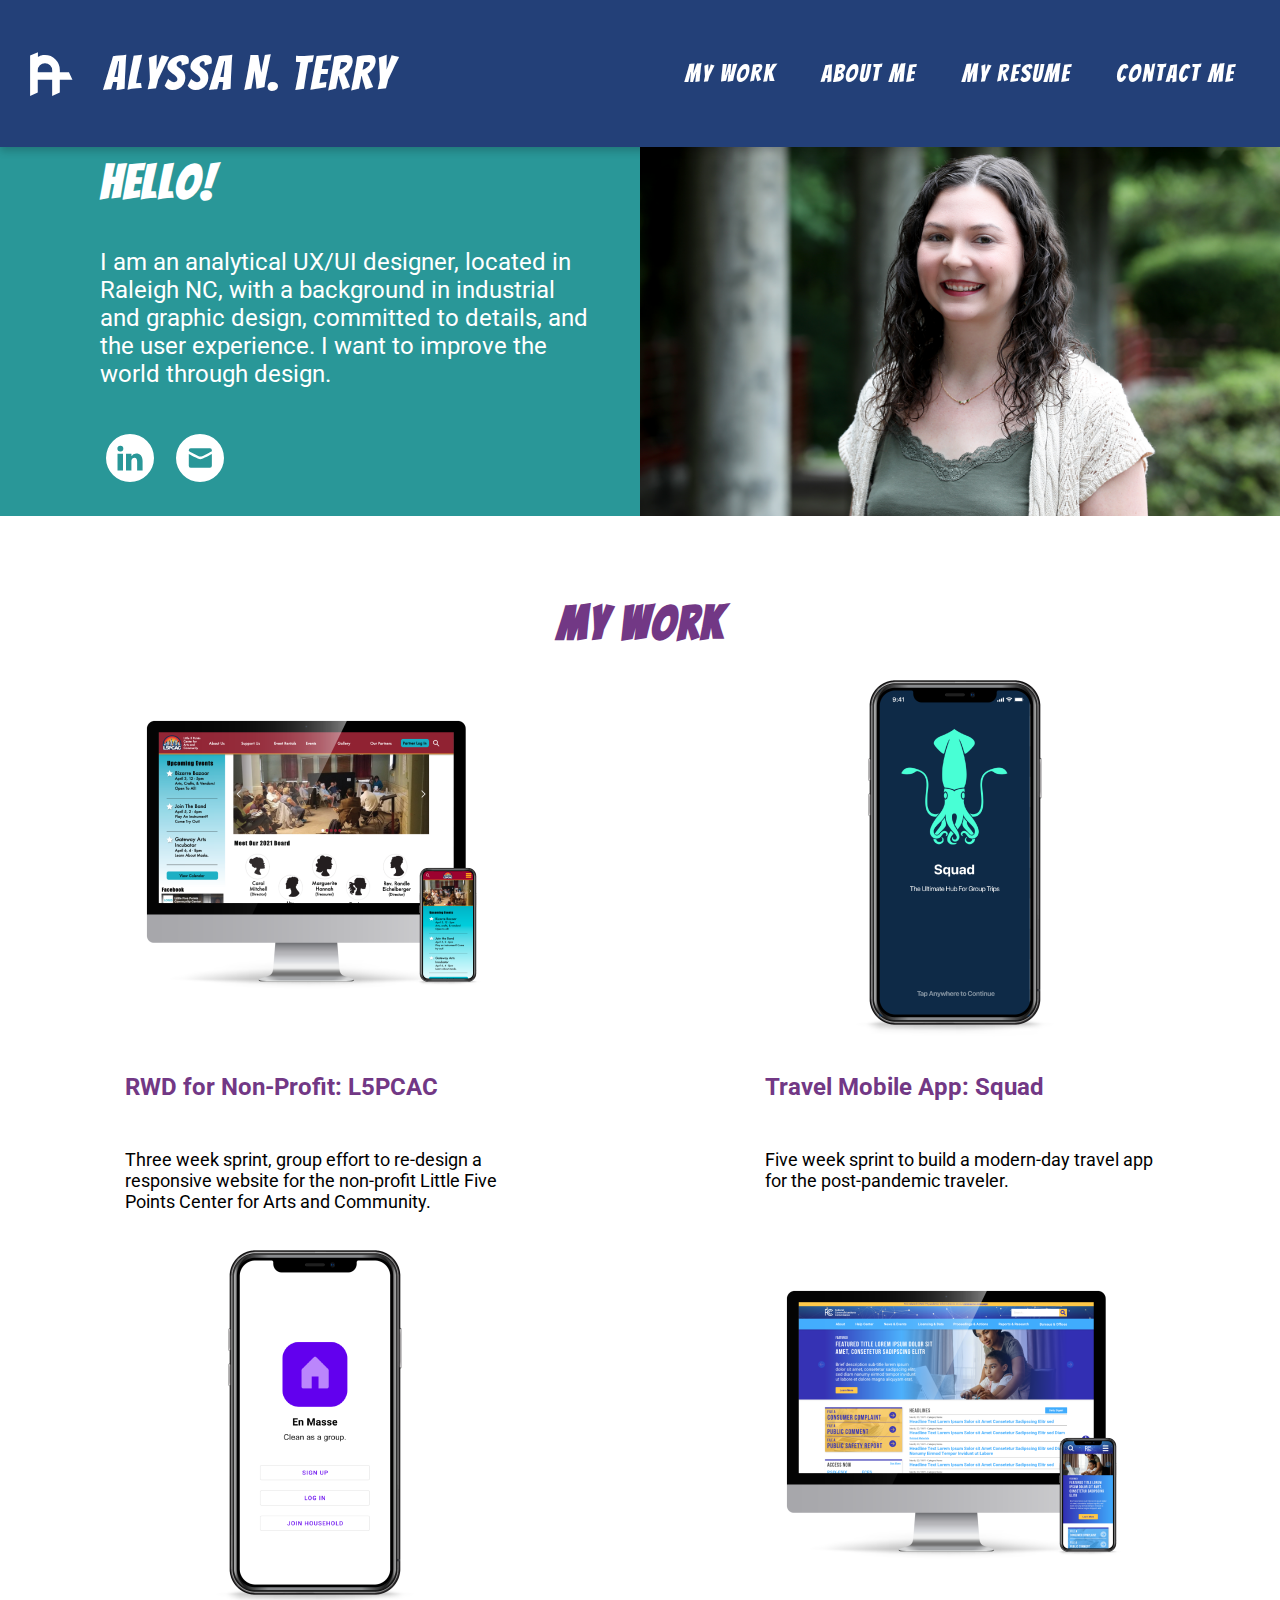
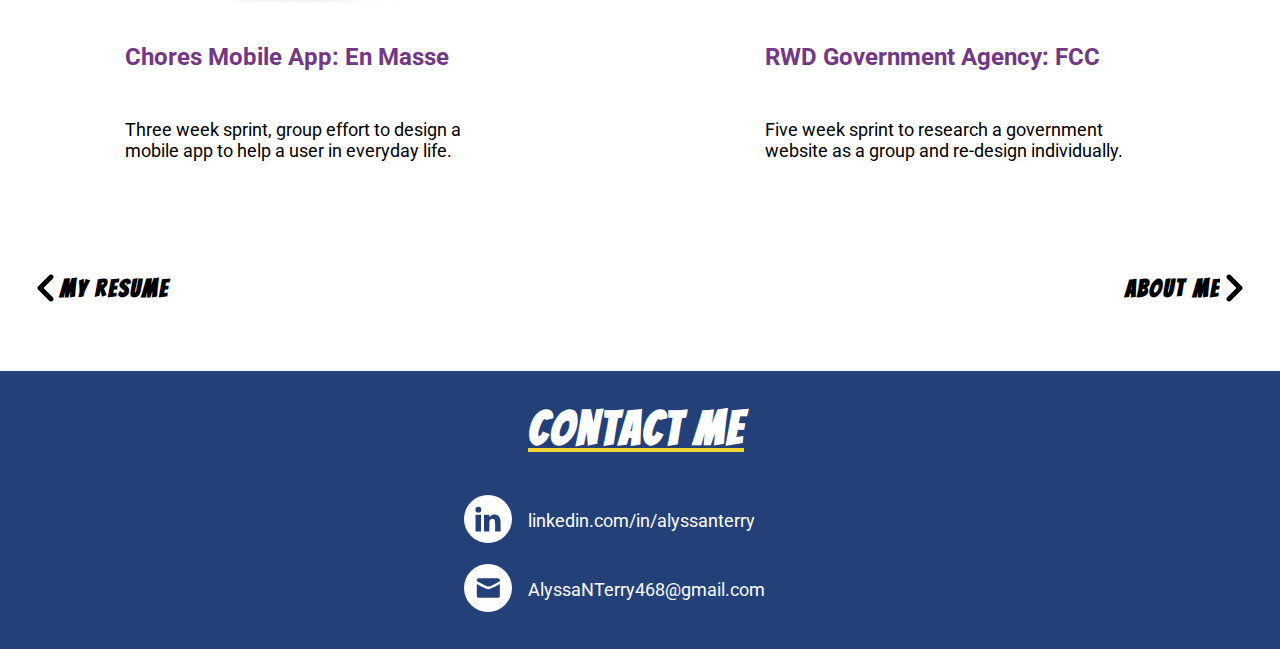
==== index.html @ 658b9a8a "fix index file and update links" ====
<!DOCTYPE html>
<html>

<head>
    <title>Portfolio Alyssa N Terry</title>
    <link rel="stylesheet" href="css/styles.css">
    <link rel="preconnect" href="https://fonts.gstatic.com">
    <script src="https://ajax.googleapis.com/ajax/libs/jquery/3.5.1/jquery.min.js"></script>
    <script src="js/index.js"></script>
    <style>
        @import url('https://fonts.googleapis.com/css2?family=Bangers&display=swap');
    </style>
    <style>
        @import url('https://fonts.googleapis.com/css2?family=Roboto&display=swap');
    </style>
    <style>
        @import url('https://fonts.googleapis.com/css2?family=Roboto:wght@700&display=swap');
    </style>
    <!-- Global site tag (gtag.js) - Google Analytics -->
<script async src="https://www.googletagmanager.com/gtag/js?id=G-89CSB1CFTP"></script>
<script>
  window.dataLayer = window.dataLayer || [];
  function gtag(){dataLayer.push(arguments);}
  gtag('js', new Date());

  gtag('config', 'G-89CSB1CFTP');
</script>
    <!-- Hotjar Tracking Code for https://alyssanterry.github.io/UX_UI_HW_19/ -->
    <script>
        (function (h, o, t, j, a, r) {
            h.hj = h.hj || function () { (h.hj.q = h.hj.q || []).push(arguments) };
            h._hjSettings = { hjid: 2412617, hjsv: 6 };
            a = o.getElementsByTagName('head')[0];
            r = o.createElement('script'); r.async = 1;
            r.src = t + h._hjSettings.hjid + j + h._hjSettings.hjsv;
            a.appendChild(r);
        })(window, document, 'https://static.hotjar.com/c/hotjar-', '.js?sv=');
    </script>
</head>


<header class="header">
    <div class="headerContainer">
        <div class="logoName">
            <div class="logo">
                <img src="images/img-ant-logo-02.svg" alt="ANT" width=44px height=44px>
            </div>
            <div class="name">
                <p>Alyssa N. Terry</p>
            </div>
        </div>

        <ul class="nav">
            <li><a href="myWork.html">My Work</a></li>
            <li><a href="aboutMe.html">About Me</a></li>
            <li><a href="myResume.html">My Resume</a></li>
            <li><a id="contactMe">Contact Me</a></li>
        </ul>

        <div class="burger">
            <div class="bar"></div>
            <div class="bar"></div>
            <div class="bar"></div>
        </div>
    </div>

    <div style="width:100%; display:flex; justify-content: flex-end">
        <div class="burgerContainer" >
            <ul class="burgerContainerList">
                <li><a href="myWork.html">My Work</a></li>
                <li><a href="aboutMe.html">About Me</a></li>
                <li><a href="myResume.html">My Resume</a></li>
                <li><a id="contactMe2">Contact Me</a></li>
            </ul>
        </div>
    </div>
</header>




<section class="introduction">
    <div class="introLeft">
        <div class="introText">
            <h1>
                Hello!
            </h1>
            <h5>
                I am an analytical UX/UI designer, located in Raleigh NC, with a background in industrial and graphic
                design, committed to details, and the user experience. I want to improve the world through design.
            </h5>
        </div>
        <div class="introIcons">
            <div class="iconLinkedin">
                <a href="https://www.linkedin.com/in/alyssanterry" target="_blank">
                    <img src="images/img-linkedin-white.svg" alt="LinkedIn" width=60px height=60px>
                </a>
            </div>
            <div class="iconEmail">
                <a href="mailto:alyssanterry468@gmail.com" target="_blank">
                    <img src="images/img-email-white.svg" alt="Email" width=60px height=60px>
                </a>
            </div>
        </div>
    </div>
    <div class="introRight">

    </div>
</section>

<section class="myWork">
    <div class="pageTitle">
        <h1>
            My Work
        </h1>
    </div>
    <div class="project1">
        <div class="projectImage">
            <a href="project01.html">
                <img src="images/img-mywork-l5pcac.png" alt="L5PCAC" width=380px height=380px>
            </a>
        </div>
        <h3>
            RWD for Non-Profit: L5PCAC
        </h3>
        <h4>
            Three week sprint, group effort to re-design a responsive website for the non-profit Little Five Points
            Center for Arts and Community.
        </h4>
    </div>
    <div class="project2">
        <div class="projectImage">
            <img src="images/img-mywork-squad.png" alt="Squad" width=380px height=380px>
        </div>
        <h3>
            Travel Mobile App: Squad
        </h3>
        <h4>
            Five week sprint to build a modern-day travel app for the post-pandemic traveler.
        </h4>
    </div>
    <div class="project3">
        <div class="projectImage">
            <img src="images/img-mywork-enmasse.png" alt="En Masse" width=380px height=380px>
        </div>
        <h3>
            Chores Mobile App: En Masse
        </h3>
        <h4>
            Three week sprint, group effort to design a mobile app to help a user in everyday life.
        </h4>
    </div>
    <div class="project4">
        <div class="projectImage">
            <img src="images/img-mywork-fcc.png" alt="FCC" width=380px height=380px>
        </div>
        <h3>
            RWD Government Agency: FCC
        </h3>
        <h4>
            Five week sprint to research a government website as a group and re-design individually.
        </h4>
    </div>
</section>

<div class="pagination">
    <div class="paginationLeft">
        <img src="images/img-arrow-left.png" alt="Left Arrow" width=30px height=30px>
        <a href="myResume.html">
            <h2>
                My Resume
            </h2>
        </a>
    </div>
    <div class="paginationRight">
        <a href="aboutMe.html">
            <h2>
                About Me
            </h2>
        </a>
        <img src="images/img-arrow-right.png" alt="Left Arrow" width=30px height=30px>
    </div>
</div>

<footer class="footer">
    <div class="nothing">
    </div>
    <div class="footerTitle">
        <h1>
            Contact Me
        </h1>
    </div>
    <div class="iconLinkedin">
        <a href="https://www.linkedin.com/in/alyssanterry" target="_blank">
            <img src="images/img-linkedin-white.svg" alt="LinkedIn" width=60px height=60px>
        </a>
    </div>
    <div class="descriptionLinkedin">
        <h4>
            linkedin.com/in/alyssanterry
        </h4>
    </div>
    <div class="iconEmail">
        <a href="mailto:alyssanterry468@gmail.com" target="_blank">
            <img src="images/img-email-white.svg" alt="Email" width=60px height=60px>
        </a>
    </div>
    <div class="descriptionEmail">
        <h4>
            AlyssaNTerry468@gmail.com
        </h4>
    </div>
</footer>


</html>
---- css/styles.css ----
/*General*/
body {
    margin: 0
}
h1 {
    font-family: 'Bangers', cursive;
    font-size: 48px;
    letter-spacing: 2px;
}
h2 {
    font-family: 'Bangers', cursive;
    font-size: 24px;
    letter-spacing: 2px;
}
h3 {
    font-family: 'Roboto', sans-serif;
    font-size: 24px;
    font-weight: 700;
    color: #723885;
}
h4 {
    font-family: 'Roboto', sans-serif;
    font-size: 18px;
    font-weight: 400;
}
h5 {
    font-family: 'Roboto', sans-serif;
    font-size: 24px;
    font-weight: 400;
}
body {
    font-family: 'Roboto', sans-serif;
    font-size: 14px;
    font-weight: 400;
    margin: 0;
}

/*header navigation*/
.header {
    display: flex;
    align-items: center; 
    justify-content: space-between;
    flex-shrink: 1;
    width: 100%;
    position: fixed;
    top: 0;
}
.headerContainer {
    display: flex;
    align-items: center; 
    justify-content: space-between;
    background-color: #234078;
    flex-shrink: 1;
    width: 100%;
    position: fixed;
    top: 0;
    box-shadow: 0 4px 8px 0 rgba(0, 0, 0, 0.2)
}
.nav {
    list-style-type: none;
    margin: 0;
    padding: 0;
    display: flex;
    align-items: center;
    justify-content: space-evenly;
    width: 50%;
    background-color: #234078;
    color: white;
    flex-shrink: 1;
    font-family: 'Bangers', cursive;
    font-size: 24px;
    letter-spacing: 2px;
}
a:link {
    color: white;
    text-decoration: none;
}
a:hover {
    text-decoration: underline solid #F2D533;
    cursor: pointer;
    color: white;
}
a:visited {
    color: white;
}
a.active {
    color: white;
}
.nav li:hover {
    text-decoration: underline solid #F2D533;
    cursor: pointer;
}
.burger {
    display: none;
    flex-direction:column;
}
.burger:hover {
    cursor: pointer;
}
.navActive {
    text-decoration: underline solid #F2D533;
}
.bar {
    width: 45px;
    height: 10px;
    background-color: white;
    margin: 3px 0;
    border-radius: 6px;
}
.burgerContainer {
    display: none;
    list-style: none;
    font-family: 'Bangers', cursive;
    font-size: 24px;
    letter-spacing: 2px;
    line-height: 48px;
}
.burgerContainerList {
    /* display: none; */
}
.logoName {
    display: flex;
    align-items: center;
    justify-content: flex-start;
    flex-shrink: 1;
}
.logo {
    height: 100px;
    display: flex;
    align-items: center;
    float: left;
    padding-left: 30px;
}
.name {
    color: white;
    padding-left: 30px;
    font-family: 'Bangers', cursive;
    font-size: 48px;
    letter-spacing: 2px;
}

/**My Work Introduction Section**/
.introduction {
    display: grid;
    color: white;
    width: 100%;
    padding-top: 100px;
    justify-content: center;
    align-content: center;
    grid-template-rows: 1fr;
    grid-template-columns: 1fr 1fr;
    grid-template-areas:
    "introLeft introRight"
}
.introLeft {
    grid-area: introLeft;
    background-color:  #299798;
    display: flex;
    flex-direction: column;
    padding-right: 50px;
}
.introRight {
    grid-area: introRight;
    background-image: url("../images/img-alyssa-headshot.png");
    background-repeat: no-repeat;
    background-size: cover;
    background-position: center;
}
.introRight img {
    object-fit: contain;
    height: auto;
}
.introText {
    padding-top: 25px;
    padding-left: 100px;
}
.introIcons {
    display: flex;
    justify-content: flex-start;
    padding-left: 100px;
    padding-bottom: 25px;
}
.introIcons:hover {
    cursor: pointer;
}
.iconLinkedin:hover {
    transform: scale(1.2, 1.2);
}
.iconEmail:hover {
    transform: scale(1.2, 1.2);
}

/*My Work Main*/
.myWork {
    display: grid;
    justify-content: space-around;
    align-items: start;
    width: 100%;
    grid-template-columns: 390px 390px;
    grid-template-rows: 150px 1fr 1fr;
    grid-template-areas:
    "pageTitle pageTitle"
    "project1 project2"
    "project3 project4"
}
.pageTitle {
    color: #723885;
    grid-area: pageTitle;
    justify-self: center; 
}
.project1 {
    grid-area: project1;
    display: flex;
    flex-direction: column;
}
.project2 {
    grid-area: project2;
    display: flex;
    flex-direction: column;
}
.project3 {
    grid-area: project3;
    display: flex;
    flex-direction: column;
}
.project4 {
    grid-area: project4;
    display: flex;
    flex-direction: column;
}
.projectImage:hover {
    cursor: pointer;
    outline: 5px solid #F2D533;
    outline-offset: -5px;
    box-shadow: 0 4px 8px 0 rgba(0, 0, 0, 0.2)
}

/*About Me Page Main*/
.aboutMe {
    display:flex;
    flex-direction: column;
    width: 100%;
    padding-top: 150px;
}
.aboutMeTitle {
    color: #723885;
    display: grid;
    width: 100%;
    justify-content: center;
    grid-template-columns: 1fr 1fr 1fr;
    grid-template-rows: 1fr;
    grid-template-areas:
    "nothing pageTitle aboutMeIcons"
}
.nothing {
    grid-area: nothing;
}
.pageTitle {
    grid-area: pageTitle;
    justify-self: center;
}
.aboutMeIcons {
    grid-area: aboutMeIcons;
    display: flex;
    align-items: center;
}
.aboutMeIcons:hover {
    cursor: pointer;
}
.iconLinkedin:hover {
    transform: scale(1.2, 1.2);
}
.iconEmail:hover {
    transform: scale(1.2, 1.2);
}

.aboutMeBlock1 {
    display: grid;
    justify-content: center;
    width: 100%;
    grid-template-columns: 500px 500px;
    grid-template-rows: 50px 380px;
    grid-template-areas:
    "subTitle1 aboutMeImage1"
    "subDescription1 aboutMeImage1"
}
.subTitle1 {
    color: #723885;
    grid-area: subTitle1;
}
.aboutMeImage1 {
    grid-area: aboutMeImage1;
    padding-left: 25px;
}
.subDescription1 {
    grid-area: subDescription1;
    padding-top: 25px;
}

.aboutMeBlock2 {
    display: grid;
    justify-content: center;
    align-items: space-between;
    width: 100%;
    grid-template-columns: 500px 500px;
    grid-template-rows: 50px 380px;
    grid-template-areas:
    "aboutMeImage2 subTitle2"
    "aboutMeImage2 subDescription2"
}
.subTitle2 {
    color: #723885;
    grid-area: subTitle2;
    padding-left: 25px;
}
.aboutMeImage2 {
    grid-area: aboutMeImage2;
}
.subDescription2 {
    grid-area: subDescription2;
    padding-left: 25px;
}

.aboutMeBlock3 {
    display: grid;
    justify-content: center;
    width: 100%;
    grid-template-columns: 500px 500px;
    grid-template-rows: 50px 380px;
    grid-template-areas:
    "subTitle3 aboutMeImage3"
    "subDescription3 aboutMeImage3"
}
.subTitle3 {
    color: #723885;
    grid-area: subTitle3;
}
.aboutMeImage3 {
    grid-area: aboutMeImage3;
    padding-left: 25px;
}
.subDescription3 {
    grid-area: subDescription3;
}

.aboutMeBlock4 {
    display: grid;
    justify-content: center;
    align-items: space-between;
    width: 100%;
    grid-template-columns: 500px 500px;
    grid-template-rows: 50px 380px;
    grid-template-areas:
    "aboutMeImage4 subTitle4"
    "aboutMeImage4 subDescription4"
}
.subTitle4 {
    color: #723885;
    grid-area: subTitle4;
    padding-left: 25px;
}
.aboutMeImage4 {
    grid-area: aboutMeImage4;
}
.subDescription4 {
    grid-area: subDescription4;
    padding-left: 25px;
}

/*My Resume Main*/
.myResume {
    display:flex;
    flex-direction: column;
    width: 100%;
    padding-top: 150px;
}
.myResumeTitle {
    display: grid;
    width: 100%;
    justify-content: center;
    align-items: center;
    grid-template-columns: 1fr 1fr 1fr;
    grid-template-rows: 1fr 1fr;
    grid-template-areas:
    "pageTitle pageTitle pageTitle"
    "pdf email linkedin"
}
.pageTitle {
    grid-area: pageTitle;
    text-align: center;
    color: #723885;
    padding-top: 50px;
    padding-bottom: 50px;
}
.pdf {
    grid-area: pdf;
    justify-self: center;
    padding-left: 100px;
    display: flex;
    align-items: center;
}
.email {
    grid-area: email;
    justify-self: center;
    display: flex;
}
.linkedin {
    grid-area: linkedin;
    justify-self: center;
    padding-right: 100px;
    display: flex;
}

.iconPDF:hover {
    transform: scale(1.2, 1.2);
    cursor: pointer;
}
.iconLinkedin:hover {
    transform: scale(1.2, 1.2);
    cursor: pointer;
}
.iconEmail:hover {
    transform: scale(1.2, 1.2);
    cursor: pointer;
}

.myResumeBlock1{
    display: flex;
    flex-direction: column;
    text-align: center;
    padding-left: 100px;
    padding-right: 100px;
}
.blockTitle {
    color: #723885;
}

.myResumeBlock2 {
    display: flex;
    flex-direction: column;
    text-align: center;
    justify-content: center;
    align-items: center;
    padding-left: 100px;
    padding-right: 100px;
    padding-top: 25px;
}
.skillsInfographic {
    display: flex;
    justify-self: center;
    padding-top: 25px;
    width: 1000px;
    height: 400px;
    background-color: gray;
}

.myResumeBlock3 {
    display: grid;
    width: 100%;
    justify-content: space-around;
    align-items: center;
    padding-top: 25px;
    grid-template-columns: 380px 380px 380px;
    grid-template-rows: 150px 550px;
    grid-template-areas:
    "blockTitle blockTitle blockTitle"
    "project1 project2 project3"
}
.blockTitle {
    grid-area: blockTitle;
    text-align: center;
    padding-top: 50px;
}
.project1 {
    grid-area: project1;
}
.project2 {
    grid-area: project2;
}
.project3 {
    grid-area: project3;
}
.projectImage:hover {
    cursor: pointer;
    outline: 5px solid #F2D533;
    outline-offset: -5px;
    box-shadow: 0 4px 8px 0 rgba(0, 0, 0, 0.2)
}

.myResumeBlock4 {
    display: grid;
    width: 100%;
    justify-content: space-around;
    align-items: center;
    padding-top: 25px;
    grid-template-columns: 180px 1fr 1fr;
    grid-template-rows: 150px 160px 1fr;
    grid-template-areas:
    "blockTitle blockTitle blockTitle"
    "parkerLordLogo leftAlign1 rightAlign1"
    "parikerLordLogo description1 description1"
}
.blockTitle {
    grid-area: blockTitle;
}
.parkerLordLogo {
    grid-area: parkerLordLogo;
    padding-left: 100px;
    padding-top: 110px;
}
.leftAlign1 {
    grid-area: leftAlign1;
    display:flex;
    flex-direction: column;
    justify-content: flex-start;
    padding-left: 150px;
    text-align: left;
    padding-top: 50px;
    color: #723885;
    font-weight: 800; 
    line-height: 14px;
}
.rightAlign1 {
    grid-area: rightAlign1;
    display:flex;
    flex-direction: column;
    text-align: right;
    padding-right: 100px;
    padding-top: 50px;
    color: #723885;
    font-weight: 800;
    line-height: 14px;
}
.description1 {
    grid-area: description1;
    display:flex;
    flex-direction: column;
    padding-left: 150px;
    padding-right: 100px;
    line-height: 18px;
    
}
.subtitle {
    color: #723885;
    font-weight: 800; 
    line-height: 0px;
}
.accomplishments li {
    list-style-type: disc;
    list-style-position: inside;
    text-indent: -1.35em;
    padding-left: 2em;
}

.myResumeBlock5 {
    padding-top: 25px;
}
.GeorgiaTech {
    display: grid;
    width: 100%;
    justify-content: space-around;
    align-items: center;
    padding-bottom: 50px;
    grid-template-columns: 180px 1fr 1fr;
    grid-template-rows: 1fr 1fr;
    grid-template-areas:
    "GT-logo leftAlign2 rightAlign2"
    "GT-logo GT-description GT-description"
}
.GT-logo {
    grid-area: GT-logo;
    padding-left: 100px;
}
.leftAlign2 {
    grid-area: leftAlign2;
    display:flex;
    flex-direction: column;
    justify-content: flex-start;
    padding-left: 150px;
    text-align: left;
    color: #723885;
    font-weight: 800; 
}
.rightAlign2 {
    grid-area: rightAlign2;
    display:flex;
    flex-direction: column;
    text-align: right;
    padding-right: 100px;
    color: #723885;
    font-weight: 800;
}
.GT-description {
    grid-area: GT-description;
    padding-left: 150px;
    padding-right: 100px;
    line-height: 18px;
}

.NCSU {
    display: grid;
    width: 100%;
    justify-content: space-around;
    align-items: center;
    padding-bottom: 50px;
    grid-template-columns: 180px 1fr 1fr;
    grid-template-rows: 1fr 1fr;
    grid-template-areas:
    "NCSU-logo leftAlign3 rightAlign3"
    "NCSU-logo NCSU-description NCSU-description"
}
.NCSU-logo {
    grid-area: NCSU-logo;
    padding-left: 125px;
}
.leftAlign3 {
    grid-area: leftAlign3;
    display:flex;
    flex-direction: column;
    justify-content: flex-start;
    padding-left: 150px;
    text-align: left;
    color: #723885;
    font-weight: 800; 
}
.rightAlign3 {
    grid-area: rightAlign3;
    display:flex;
    flex-direction: column;
    text-align: right;
    padding-right: 100px;
    color: #723885;
    font-weight: 800; 
}
.NCSU-description {
    grid-area: NCSU-description;
    padding-left: 150px;
    padding-right: 100px;
    line-height: 18px;
}

/*Pagination*/
.pagination {
    display: grid;
    width: 100%;
    align-items: center;
    padding-top: 50px;
    padding-bottom: 50px;
    grid-template-columns: 1fr 1fr;
    grid-template-rows: 1fr;
    grid-template-areas:
    "paginationLeft paginationRight"
}
.pagination a:link {
    color: black;
    text-decoration: none;
}
.pagination a:hover {
    text-decoration: underline solid #F2D533;
    cursor: pointer;
    color: black;
}
.pagination a:visited {
    color: black;
}
.pagination a.active {
    color: black;
}
.paginationLeft {
    grid-area: paginationLeft;
    display: flex;
    align-items: center;
    padding-left: 30px;
}
.paginationRight {
    grid-area: paginationRight; 
    display: flex;
    align-items: center;
    justify-content: flex-end;
    padding-right: 30px;
}
.paginationLeft h2:hover {
    cursor: pointer;
    text-decoration: underline solid #F2D533;
}
.paginationRight h2:hover {
    cursor: pointer;
    text-decoration: underline solid #F2D533;
}

/*Footer*/
.footer {
    display: grid;
    width: 100%;
    color: white;
    background-color: #234078;
    grid-template-columns: 608px 832px;
    grid-template-rows: 100x 100px 100px;
    padding-bottom: 25px;
    justify-content: center;
    align-items: center;
    flex-shrink: 1;
    grid-template-areas:
    "nothing footerTitle"
    "iconLinkedin descriptionLinkedin"
    "iconEmail descriptionEmail"
}
.nothing {
    grid-area: nothing;
}
.footerTitle {
    grid-area: footerTitle;
    justify-self: flex-start;
    text-decoration: underline solid #F2D533;
}
.iconLinkedin {
    grid-area: iconLinkedin;
    justify-self: flex-end;
    padding-right: 10px;
}
.descriptionLinkedin {
    grid-area: descriptionLinkedin;
    justify-self: flex-start;
}
.iconEmail {
    grid-area: iconEmail;
    justify-self: flex-end;
    padding-right: 10px;
}
.descriptionEmail {
    grid-area: descriptionEmail;
    justify-self: flex-start;
}


/*Project 01*/
.kingImg {
    width: 100%;
    height: 400px;
    padding-top: 100px;
}
.jumbotron {
    background-image: url("../images/Project-King-Image-L5PCAC-01.png");
    background-repeat: no-repeat;
    background-size: cover;
    background-position: center;
}
.jumbotron .container {
    height: 400px;
}
.projectNav {
    list-style-type: none;
    margin: 0;
    color: black;
    display: flex;
    align-items: center;
    justify-content: space-evenly;
    width: 100%;
    flex-shrink: 1;
    font-family: 'Bangers', cursive;
    font-size: 18px;
    letter-spacing: 2px;
    height: 100px;
    padding-bottom: 50px;
}
.projectNav li:hover {
    text-decoration: underline solid;
    cursor: pointer;
}
.projectLinksTitle {
    font-family: 'Bangers', cursive;
    font-size: 36px;
    letter-spacing: 2px;
    color: #723885;
}
.projectLinks {
    list-style-type: none;
    margin: 0;
    color: black;
}
.projectLinks a{
    color: black;
}
.projectTitle {
    padding-top: 200px;
    padding-bottom: 50px;
    text-align: center;
    color: #723885;
}
.sectionTitle {
    text-align: center;
    color: #723885;
    /* padding-top: 100px; */
    padding-bottom: 50px;
}
#introductionP {
    padding-top: 100px;
}
.card {
    border: none;
}
.card #statements {
    text-align: center;
}
.bg-custom-1 {
    background-color: #299697;
}
.container .row {
    /* align-items: center; */
    padding-bottom: 50px;
}
/* .statements {
    height: 425px;
    align-items: center;
} */
/* .projectVideos {
    display: grid;
    grid-template-rows: 400px;
    grid-template-columns: 1fr 1fr;
    grid-template-areas:
    "desktopVideo mobileVideo"
}
.desktopVideo {
    grid-area: desktopVideo;
}
.mobileVideo {
    grid-area: mobileVideo;
} */
#video-wrapper { 
    width: 920px; 
    height: auto; 
    margin: 0 auto;
    justify-content: center;
    padding-bottom: 50px;
    padding-left: 100px;
    padding-right: 100px;
} 
#home1 { 
    width: 47.5%; 
    height: 300px; 
    float: left; 
    margin-right: 5%;
} 
#home2 { 
    width: 47.5%; 
    height: 300px; 
    float: left; 
}
.clear{
    clear: both;
}


@media (max-width:767px) {
    #video-wrapper{
        width: 100%;
        height: auto;
    }
    #home1 {
        width: 100%;
        height: auto;
        float: none;
    }
    #home2 {
        width: 100%;
        height: auto;
        float: none;
    }
}
/*MEDIA QUERY*/
@media only screen and (max-width: 1100px){
    .projectNav {
        flex-direction: column;
    }
    .introductionP {
        padding-top: 100px;
    }
    /*header navigation*/
    .headerContainer {
        z-index: 3;
        position: fixed;
        align-items: flex-end;
    }
    .burger {
        display: flex;
        padding-bottom: 25px;
        padding-right: 50px;
    }
    .burgerContainer {
        /* z-index: 1;
        display: none;
        flex-direction: column;
        float: right; */
        color: white;
        /* padding-top: 90px; */
        padding-top: 120px;
        /* padding-right: 40px; */
        width: 250px;
        /* align-items: space-between; */
        background-color: #234078;
        /* text-align: center; */
    }
    .burgerContainerList {
        list-style: none;
        text-align: center;
        padding-right: 50px;
        /* color: white;
        padding-top: 90px;
        padding-right: 40px;
        width: 125px;
        text-align: center; */
    }
    .open {
        display: flex;
    }
    .visible {
        display: block;
    }
    .logoName {
        display: flex;
        align-items: flex-end;
    }
    .logo {
        padding-left: 25px;
        padding-bottom: 25px;
        align-items: flex-end; 
    }
    .name {
        font-size: 24px;
        align-items: center;
        padding-left: 75px;
    }
    .nav {
        display: none;
    }

/**My Work Introduction Section**/
    .introduction {
        z-index: 0;
        display: grid;
        padding-top: 100px;
        grid-template-rows: 300px 1fr;
        grid-template-columns: 1fr;
        grid-template-areas:
        "introRight"
        "introLeft"
    }
    .introText {
        padding-left: 25px;
        padding-top: 0px;
    }
    .introIcons {
        justify-content: center;
    }
/*My Work Main*/
.myWork {
    padding-top: 50px;
    display: grid;
    justify-content: center;
    align-items: start;
    width: 100%;
    grid-template-rows: 150px 1fr 1fr 1fr 1fr;
    grid-template-columns: 1fr;
    grid-template-areas:
    "pageTitle"
    "project1"
    "project2"
    "project3"
    "project4"
}
.pageTitle {
    grid-area: pageTitle;
}
.project1 {
    grid-area: project1;
    width: 400px;
    justify-self: center;
}
.project2 {
    grid-area: project2;
    width: 400px;
    justify-self: center;
}
.project3 {
    grid-area: project3;
    width: 400px;
    justify-self: center;
}
.project4 {
    grid-area: project4;
    width: 400px;
    justify-self: center;
}
.projectImage {
    display: flex;
    justify-content: center;
    width: 400px;
}
.projectImage img {
    width: 400px;
    height: 400px;
}

/*About Me Main*/
.aboutMeTitle {
    color: #723885;
    display: grid;
    width: 100%;
    justify-content: center;
    grid-template-columns: 1fr;
    grid-template-rows: 150px 100px;
    grid-template-areas:
    "pageTitle" 
    "aboutMeIcons"
}
.pageTitle {
    grid-area: pageTitle;
    justify-self: center;
    /* padding-top: 50px; */
}
.aboutMeIcons {
    grid-area: aboutMeIcons;
    display: flex;
    align-items: center;
    justify-self: center;
    padding-bottom: 25px;
    /* padding-top: 50px; */
}

.aboutMeBlock1 {
    display: grid;
    justify-content: center;
    width: 100%;
    grid-template-columns: 1fr;
    grid-template-rows: 50px 1fr 380px;
    grid-template-areas:
    "subTitle1"
    "subDescription1"
    "aboutMeImage1"
}
.subTitle1 {
    color: #723885;
    grid-area: subTitle1;
    padding-left: 25px;
    padding-right: 25px;
}
.aboutMeImage1 {
    grid-area: aboutMeImage1;
    padding-left: 0px;
    padding-top: 0px;
    justify-self: center;
}
.subDescription1 {
    grid-area: subDescription1;
    padding-top: 25px;
    padding-left: 25px;
    padding-right: 25px;
    padding-bottom: 0px;
}

.aboutMeBlock2 {
    display: grid;
    justify-content: center;
    align-items: space-between;
    width: 100%;
    padding-top: 50px;
    grid-template-columns: 1fr;
    grid-template-rows: 50px 1fr 380px;
    grid-template-areas:
    "subTitle2"
    "subDescription2"
    "aboutMeImage2"
}
.subTitle2 {
    color: #723885;
    grid-area: subTitle2;
    padding-left: 25px;
}
.aboutMeImage2 {
    grid-area: aboutMeImage2;
    padding-left: 0px;
    padding-top: 0px;
    justify-self: center;
}
.subDescription2 {
    grid-area: subDescription2;
    padding-left: 25px;
}

.aboutMeBlock3 {
    display: grid;
    justify-content: center;
    align-items: space-between;
    width: 100%;
    padding-top: 50px;
    grid-template-columns: 1fr;
    grid-template-rows: 50px 1fr 380px;
    grid-template-areas:
    "subTitle3"
    "subDescription3"
    "aboutMeImage3"
}
.subTitle3 {
    color: #723885;
    grid-area: subTitle3;
    padding-left: 25px;
}
.aboutMeImage3 {
    grid-area: aboutMeImage3;
    padding-left: 0px;
    padding-top: 0px;
    justify-self: center;
}
.subDescription3 {
    grid-area: subDescription3;
    padding-left: 25px;
}

.aboutMeBlock4 {
    display: grid;
    justify-content: center;
    align-items: space-between;
    width: 100%;
    padding-top: 50px;
    grid-template-columns: 1fr;
    grid-template-rows: 50px 1fr 380px;
    grid-template-areas:
    "subTitle4"
    "subDescription4"
    "aboutMeImage4"
}
.subTitle4 {
    color: #723885;
    grid-area: subTitle4;
    padding-left: 25px;
}
.aboutMeImage4 {
    grid-area: aboutMeImage4;
    padding-left: 0px;
    padding-top: 0px;
    justify-self: center;
}
.subDescription4 {
    grid-area: subDescription4;
    padding-left: 25px;
}


/*My Resume Main*/

.myResumeTitle {
    display: grid;
    width: 100%;
    justify-content: center;
    align-items: center;
    grid-template-columns: 1fr;
    grid-template-rows: 1fr 1fr 1fr 1fr;
    grid-template-areas:
    "pageTitle"
    "pdf" 
    "email" 
    "linkedin"
}
.pageTitle {
    grid-area: pageTitle;
    text-align: center;
    color: #723885;
}
.pdf {
    grid-area: pdf;
    justify-self: center;
    padding-left: 0px;
    display: flex;
    align-items: center;
    flex-direction: column;
}
.email {
    grid-area: email;
    justify-self: center;
    display: flex;
    flex-direction: column;
    align-items: center;
}
.linkedin {
    grid-area: linkedin;
    justify-self: center;
    padding-right: 0px;
    display: flex;
    flex-direction: column;
    align-items: center;
}

.skillsInfographic {
    display: flex;
    justify-self: center;
    width: 400px;
    height: 1000px;
    background-color: gray;
}

.myResumeBlock3 {
    display: grid;
    width: 100%;
    justify-content: space-around;
    align-items: center;
    grid-template-columns: 1fr;
    grid-template-rows: 150px 1fr 1fr 1fr;
    grid-template-areas:
    "blockTitle"
    "project1"
    "project2"
    "project3"
}
.blockTitle {
    grid-area: blockTitle;
    text-align: center;
    padding-top: 50px;
}
.project1 {
    grid-area: project1;
    justify-self: center;
    width: 400px;
}
.project2 {
    grid-area: project2;
    justify-self: center;
    width: 400px;
}
.project3 {
    grid-area: project3;
    justify-self: center;
    width: 400px;
}

.myResumeBlock4 {
    display: grid;
    width: 100%;
    justify-content: space-around;
    align-items: center;
    grid-template-columns: 180px 1fr 1fr;
    grid-template-rows: 100px 200px 200px 1fr;
    grid-template-areas:
    "blockTitle blockTitle blockTitle"
    "parkerLordLogo leftAlign1 rightAlign1"
    "description1 description1 description1"
}
.blockTitle {
    grid-area: blockTitle;
}
.parkerLordLogo {
    grid-area: parkerLordLogo;
    padding-top: 0px;
    padding-left: 25px;
    justify-self: flex-start;
}
.leftAlign1 {
    grid-area: leftAlign1;
    display:flex;
    flex-direction: column;
    justify-self: flex-start;
    align-items: flex-start;
    text-align: left;
    padding-top: 0px;
    padding-right: 0px;
    padding-left: 50px;
    color: #723885;
    font-weight: 800; 
    line-height: 14px;
}
.rightAlign1 {
    grid-area: rightAlign1;
    display:flex;
    flex-direction: column;
    text-align: right;
    padding-right: 25px;
    padding-top: 0px;
    padding-left: 0px;
    color: #723885;
    font-weight: 800;
    line-height: 14px;
}
.description1 {
    grid-area: description1;
    display:flex;
    flex-direction: column;
    padding-left: 25px;
    padding-right: 25px;
    line-height: 18px;
    padding-top: 100px;
    
}
.subtitle {
    color: #723885;
    font-weight: 800; 
    line-height: 0px;
}

.myResumeBlock5 {
    padding-top: 50px;
}

.GeorgiaTech {
    display: grid;
    width: 100%;
    justify-content: space-around;
    align-items: center;
    padding-bottom: 50px;
    grid-template-columns: 180px 1fr 1fr;
    grid-template-rows: 1fr 1fr;
    grid-template-areas:
    "GT-logo leftAlign2 rightAlign2"
    "GT-description GT-description GT-description"
}
.GT-logo {
    grid-area: GT-logo;
    padding-left: 25px;
}
.leftAlign2 {
    grid-area: leftAlign2;
    display:flex;
    flex-direction: column;
    justify-content: flex-start;
    padding-left: 50px;
    text-align: left;
    color: #723885;
    font-weight: 800; 
}
.rightAlign2 {
    grid-area: rightAlign2;
    display:flex;
    flex-direction: column;
    text-align: right;
    padding-right: 25px;
    color: #723885;
    font-weight: 800;
}
.GT-description {
    grid-area: GT-description;
    padding-left: 25px;
    padding-right: 25px;
    line-height: 18px;
}

.NCSU {
    display: grid;
    width: 100%;
    justify-content: space-around;
    align-items: center;
    padding-bottom: 50px;
    grid-template-columns: 180px 1fr 1fr;
    grid-template-rows: 1fr 1fr;
    grid-template-areas:
    "NCSU-logo leftAlign3 rightAlign3"
    "NCSU-description NCSU-description NCSU-description"
}
.NCSU-logo {
    grid-area: NCSU-logo;
    padding-left: 60px;
}
.leftAlign3 {
    grid-area: leftAlign3;
    display:flex;
    flex-direction: column;
    justify-content: flex-start;
    padding-left: 50px;
    text-align: left;
    color: #723885;
    font-weight: 800; 
}
.rightAlign3 {
    grid-area: rightAlign3;
    display:flex;
    flex-direction: column;
    text-align: right;
    padding-right: 25px;
    color: #723885;
    font-weight: 800; 
}
.NCSU-description {
    grid-area: NCSU-description;
    padding-left: 25px;
    padding-right: 25px;
    line-height: 18px;
}

.myResumeBlock3 {
    display: grid;
    width: 100%;
    justify-content: space-around;
    align-items: center;
    grid-template-columns: 1fr;
    grid-template-rows: 150px 1fr 1fr 1fr;
    grid-template-areas:
    "blockTitle"
    "project1"
    "project2"
    "project3"
}
.blockTitle {
    grid-area: blockTitle;
    text-align: center;
    padding-top: 50px;
}
.project1 {
    grid-area: project1;
    justify-self: center;
    width: 400px;
}
.project2 {
    grid-area: project2;
    justify-self: center;
    width: 400px;
}
.project3 {
    grid-area: project3;
    justify-self: center;
    width: 400px;
}

/*Pagination*/
.pagination {
    padding-top: 50px;
}

}
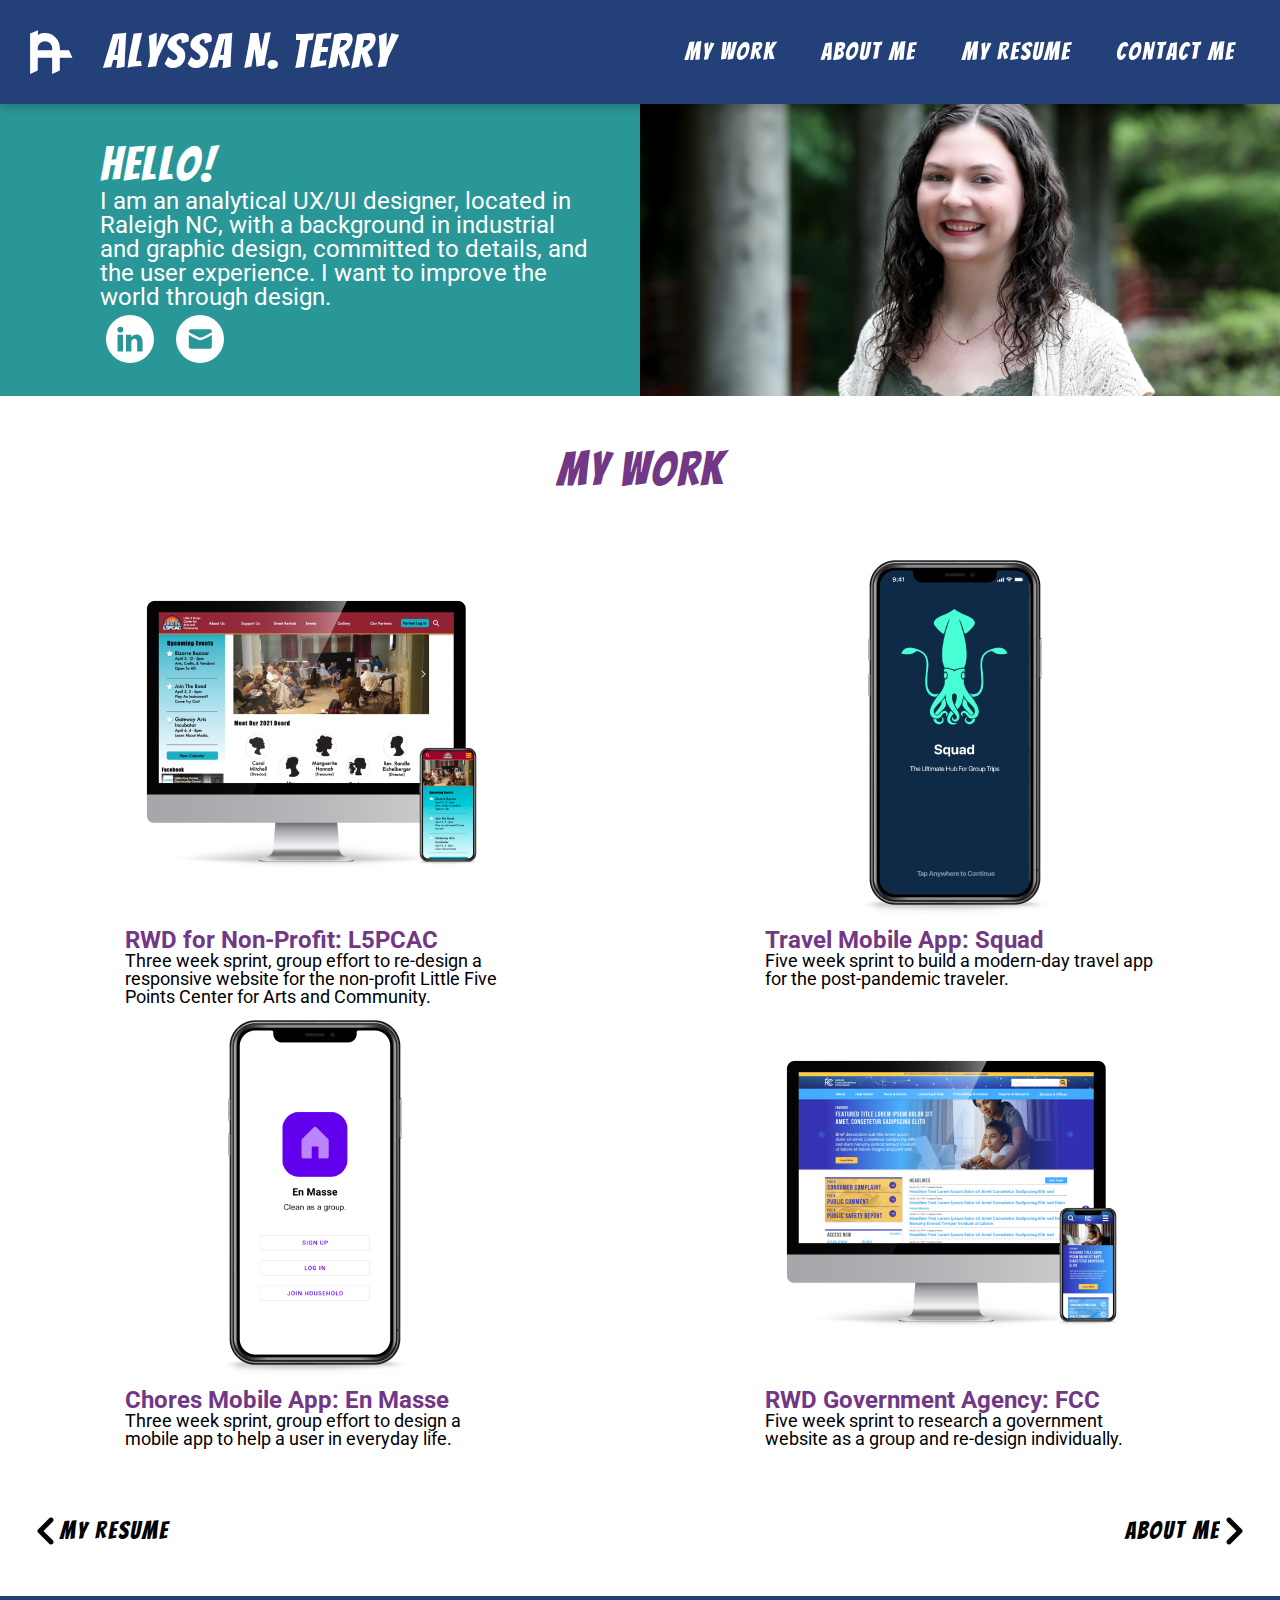
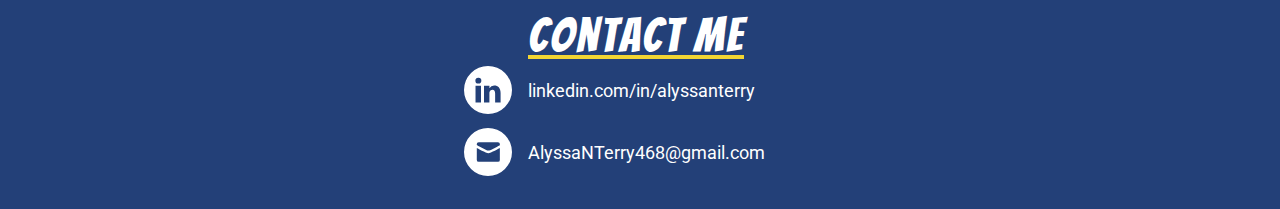
==== commit 89af8f93: "updates" ====
--- a/index.html
+++ b/index.html
@@ -3,6 +3,7 @@
 
 <head>
     <title>Portfolio Alyssa N Terry</title>
+    <link rel="stylesheet" href="./css/reset.css">
     <link rel="stylesheet" href="css/styles.css">
     <link rel="preconnect" href="https://fonts.gstatic.com">
     <script src="https://ajax.googleapis.com/ajax/libs/jquery/3.5.1/jquery.min.js"></script>
--- a/css/styles.css
+++ b/css/styles.css
@@ -44,6 +44,7 @@
     width: 100%;
     position: fixed;
     top: 0;
+    z-index: 3;
 }
 .headerContainer {
     display: flex;
@@ -54,7 +55,8 @@
     width: 100%;
     position: fixed;
     top: 0;
-    box-shadow: 0 4px 8px 0 rgba(0, 0, 0, 0.2)
+    box-shadow: 0 4px 8px 0 rgba(0, 0, 0, 0.2);
+    height: 6.5rem;
 }
 .nav {
     list-style-type: none;
@@ -137,6 +139,9 @@
     font-family: 'Bangers', cursive;
     font-size: 48px;
     letter-spacing: 2px;
+    height: 6.5rem;
+    display: flex;
+    align-items: center !important;
 }
 
 /**My Work Introduction Section**/
@@ -158,6 +163,7 @@
     display: flex;
     flex-direction: column;
     padding-right: 50px;
+    padding-top: 1rem;
 }
 .introRight {
     grid-area: introRight;
@@ -700,6 +706,7 @@
     justify-content: center;
     align-items: center;
     flex-shrink: 1;
+    padding-top: 1rem;
     grid-template-areas:
     "nothing footerTitle"
     "iconLinkedin descriptionLinkedin"
